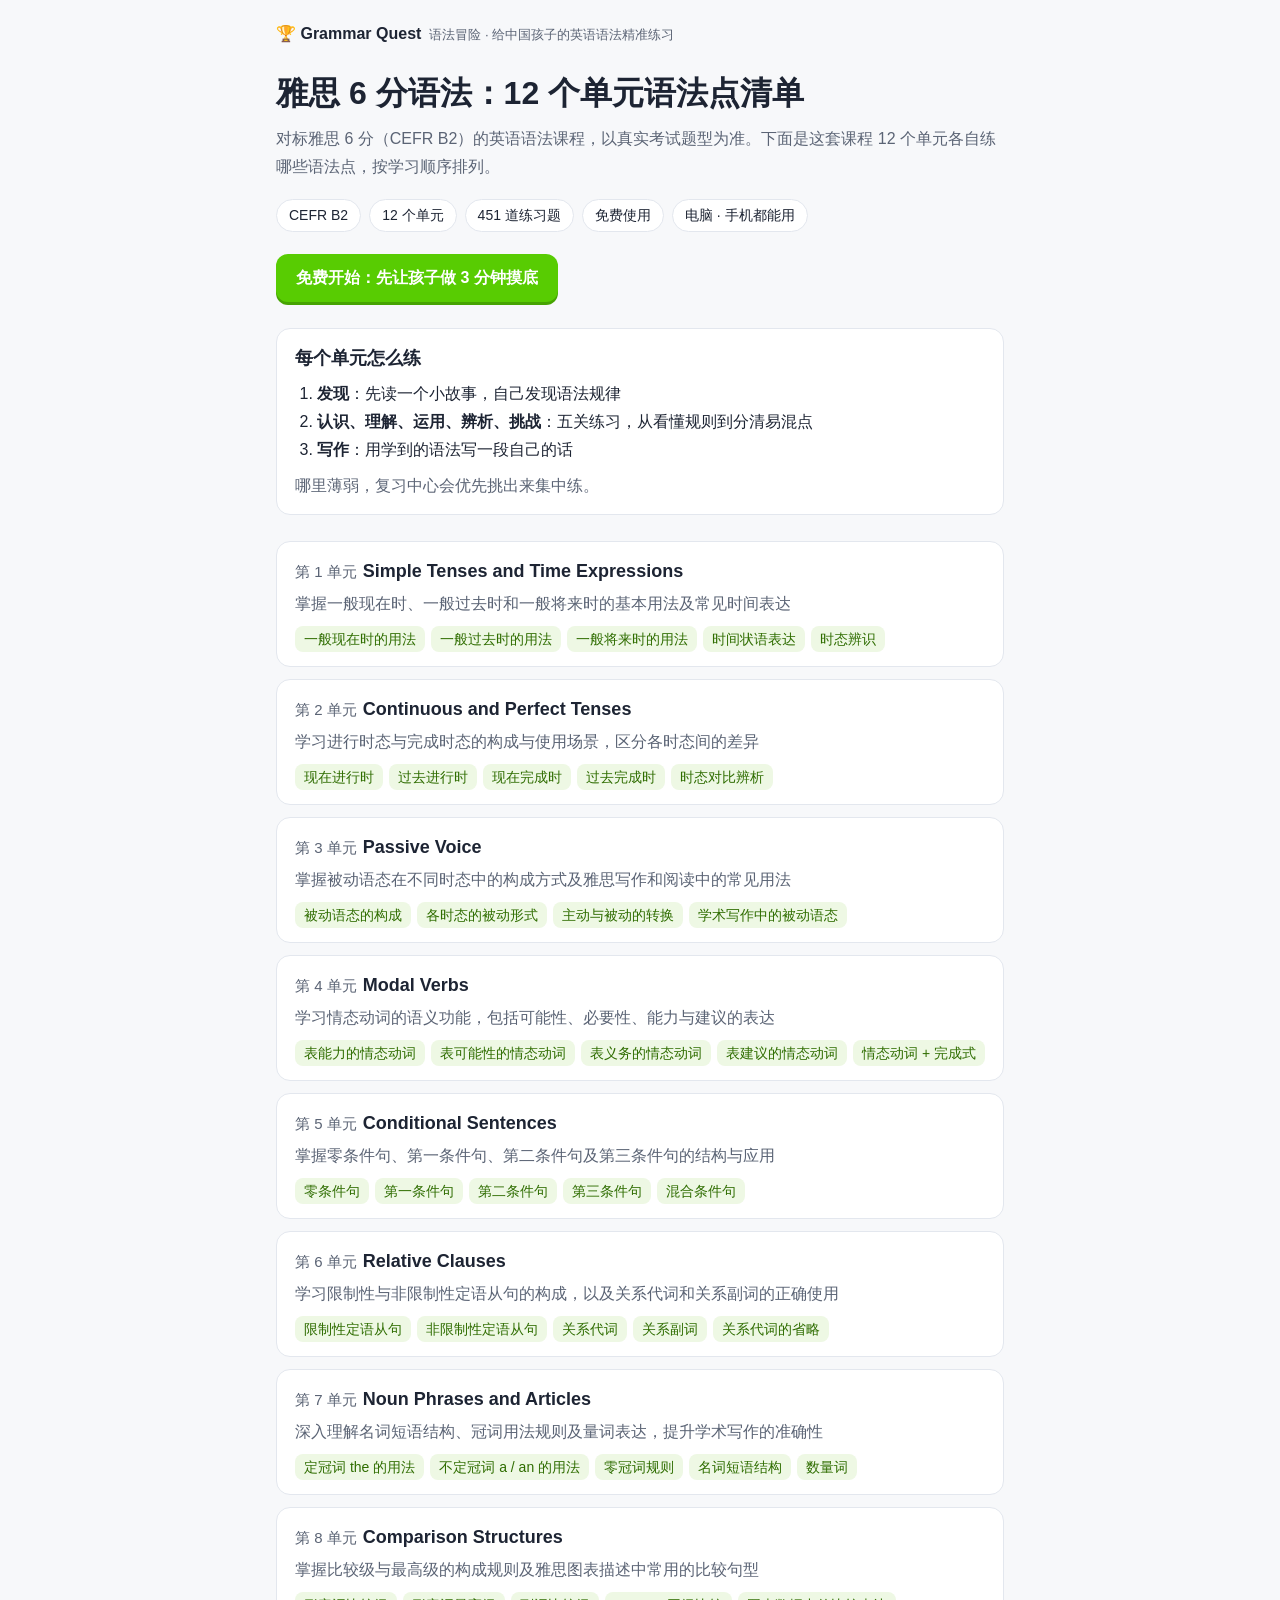
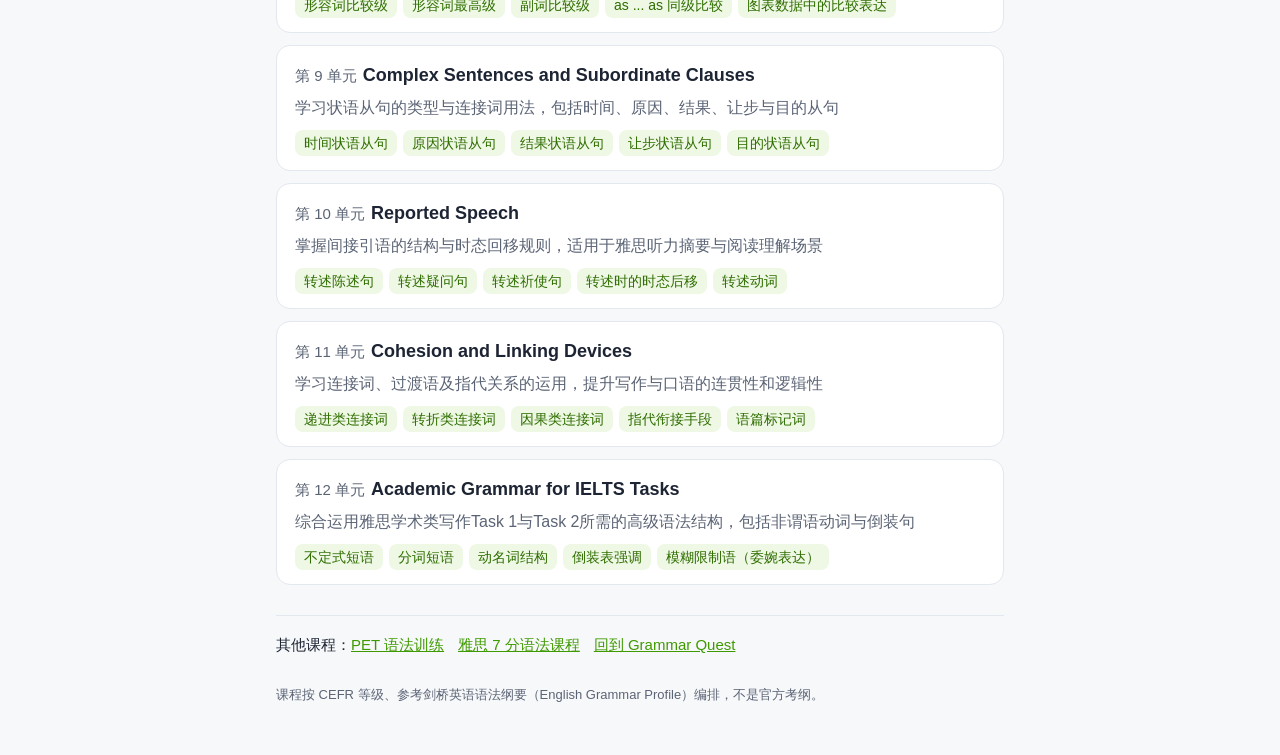
==== courses/ielts6.html @ 4920b964 "feat: 让百度和 Google 能读到网站内容 网站是纯前端单页应用，首页源码里只有一个空的 <div id="app">，内容全靠 JavaScript 画出来。百度爬虫基本不执行脚本，看到的是" ====
<!DOCTYPE html>
<html lang="zh-CN">
<head>
<meta charset="UTF-8">
<meta name="viewport" content="width=device-width, initial-scale=1">
<title>雅思 6 分语法：12 个单元语法点清单｜Grammar Quest</title>
<meta name="description" content="对标雅思 6 分（CEFR B2）的英语语法课程，以真实考试题型为准。共 12 个单元、451 道练习题，每个语法点分七步练：读故事发现规律，再认识、理解、运用、辨析、挑战，最后写作运用。先摸底再定计划，薄弱点专项复习，免费使用。">
<link rel="canonical" href="https://www.grammar-quest.net/courses/ielts6.html">
<meta property="og:type" content="website">
<meta property="og:site_name" content="Grammar Quest">
<meta property="og:title" content="雅思 6 分语法：12 个单元语法点清单｜Grammar Quest">
<meta property="og:description" content="对标雅思 6 分（CEFR B2）的英语语法课程，以真实考试题型为准。共 12 个单元、451 道练习题，每个语法点分七步练：读故事发现规律，再认识、理解、运用、辨析、挑战，最后写作运用。先摸底再定计划，薄弱点专项复习，免费使用。">
<meta property="og:url" content="https://www.grammar-quest.net/courses/ielts6.html">
<meta property="og:locale" content="zh_CN">
<link rel="icon" href="data:image/svg+xml,<svg xmlns='http://www.w3.org/2000/svg' viewBox='0 0 100 100'><text y='.9em' font-size='90'>🏆</text></svg>">
<script type="application/ld+json">{"@context":"https://schema.org","@type":"Course","name":"雅思 6 分语法课程","description":"对标雅思 6 分（CEFR B2）的英语语法课程，以真实考试题型为准。共 12 个单元、451 道练习题，每个语法点分七步练：读故事发现规律，再认识、理解、运用、辨析、挑战，最后写作运用。先摸底再定计划，薄弱点专项复习，免费使用。","url":"https://www.grammar-quest.net/courses/ielts6.html","inLanguage":"zh-CN","educationalLevel":"CEFR B2","isAccessibleForFree":true,"provider":{"@type":"Organization","name":"Grammar Quest","url":"https://www.grammar-quest.net/"},"hasPart":[{"@type":"CreativeWork","name":"第 1 单元 Simple Tenses and Time Expressions","description":"掌握一般现在时、一般过去时和一般将来时的基本用法及常见时间表达"},{"@type":"CreativeWork","name":"第 2 单元 Continuous and Perfect Tenses","description":"学习进行时态与完成时态的构成与使用场景，区分各时态间的差异"},{"@type":"CreativeWork","name":"第 3 单元 Passive Voice","description":"掌握被动语态在不同时态中的构成方式及雅思写作和阅读中的常见用法"},{"@type":"CreativeWork","name":"第 4 单元 Modal Verbs","description":"学习情态动词的语义功能，包括可能性、必要性、能力与建议的表达"},{"@type":"CreativeWork","name":"第 5 单元 Conditional Sentences","description":"掌握零条件句、第一条件句、第二条件句及第三条件句的结构与应用"},{"@type":"CreativeWork","name":"第 6 单元 Relative Clauses","description":"学习限制性与非限制性定语从句的构成，以及关系代词和关系副词的正确使用"},{"@type":"CreativeWork","name":"第 7 单元 Noun Phrases and Articles","description":"深入理解名词短语结构、冠词用法规则及量词表达，提升学术写作的准确性"},{"@type":"CreativeWork","name":"第 8 单元 Comparison Structures","description":"掌握比较级与最高级的构成规则及雅思图表描述中常用的比较句型"},{"@type":"CreativeWork","name":"第 9 单元 Complex Sentences and Subordinate Clauses","description":"学习状语从句的类型与连接词用法，包括时间、原因、结果、让步与目的从句"},{"@type":"CreativeWork","name":"第 10 单元 Reported Speech","description":"掌握间接引语的结构与时态回移规则，适用于雅思听力摘要与阅读理解场景"},{"@type":"CreativeWork","name":"第 11 单元 Cohesion and Linking Devices","description":"学习连接词、过渡语及指代关系的运用，提升写作与口语的连贯性和逻辑性"},{"@type":"CreativeWork","name":"第 12 单元 Academic Grammar for IELTS Tasks","description":"综合运用雅思学术类写作Task 1与Task 2所需的高级语法结构，包括非谓语动词与倒装句"}]}</script>
<style>
:root{--ink:#1d2433;--muted:#5b6475;--line:#e3e7ee;--bg:#f7f8fa;--card:#fff;--brand:#3f9a00;--brand-soft:#eef8e4}
*{box-sizing:border-box}
body{margin:0;background:var(--bg);color:var(--ink);line-height:1.75;
  font-family:-apple-system,BlinkMacSystemFont,"PingFang SC","Hiragino Sans GB","Microsoft YaHei","Noto Sans SC",sans-serif}
a{color:var(--brand)}
.wrap{max-width:760px;margin:0 auto;padding-inline:16px;padding-block:20px 48px}
.top{display:flex;flex-wrap:wrap;align-items:baseline;column-gap:8px;font-weight:700;text-decoration:none;color:var(--ink);margin-bottom:24px;white-space:nowrap}
.top small{font-weight:400;color:var(--muted);white-space:normal}
@media (max-width:520px){.top small{flex-basis:100%}}
h1{font-size:clamp(24px,5vw,32px);line-height:1.35;margin:0 0 10px;text-wrap:balance}
.lead{color:var(--muted);margin:0 0 18px}
.facts{display:flex;flex-wrap:wrap;gap:8px;margin:0 0 22px;padding:0;list-style:none}
.facts li{background:var(--card);border:1px solid var(--line);border-radius:999px;padding:3px 12px;font-size:14px}
.cta{display:inline-block;background:#58cc02;color:#fff;text-decoration:none;font-weight:700;
  padding:10px 20px;border-radius:12px;box-shadow:0 3px 0 #46a302}
.steps{background:var(--card);border:1px solid var(--line);border-radius:14px;padding:14px 18px;margin:26px 0}
.steps h2{font-size:18px;margin:0 0 6px}
.steps ol{margin:0;padding-left:1.4em}
.unit{background:var(--card);border:1px solid var(--line);border-radius:14px;padding:14px 18px;margin:0 0 12px}
.unit h2{font-size:18px;margin:0 0 2px}
.unit h2 span{color:var(--muted);font-weight:400;font-size:15px;margin-right:6px}
.unit p{margin:0 0 8px;color:var(--muted)}
.chips{display:flex;flex-wrap:wrap;gap:6px;margin:0;padding:0;list-style:none}
.chips li{background:var(--brand-soft);color:#2f6d00;border-radius:8px;padding:1px 9px;font-size:14px}
.more{margin-top:30px;padding-top:16px;border-top:1px solid var(--line);font-size:15px}
.more a{margin-right:14px}
footer{margin-top:26px;font-size:13px;color:var(--muted)}
</style>
</head>
<body>
<div class="wrap">
  <a class="top" href="../">🏆 Grammar Quest <small>语法冒险 · 给中国孩子的英语语法精准练习</small></a>
  <main>
    <h1>雅思 6 分语法：12 个单元语法点清单</h1>
    <p class="lead">对标雅思 6 分（CEFR B2）的英语语法课程，以真实考试题型为准。下面是这套课程 12 个单元各自练哪些语法点，按学习顺序排列。</p>
    <ul class="facts">
      <li>CEFR B2</li><li>12 个单元</li><li>451 道练习题</li><li>免费使用</li><li>电脑 · 手机都能用</li>
    </ul>
    <a class="cta" href="../">免费开始：先让孩子做 3 分钟摸底</a>

    <section class="steps">
      <h2>每个单元怎么练</h2>
      <ol>
        <li><b>发现</b>：先读一个小故事，自己发现语法规律</li>
        <li><b>认识、理解、运用、辨析、挑战</b>：五关练习，从看懂规则到分清易混点</li>
        <li><b>写作</b>：用学到的语法写一段自己的话</li>
      </ol>
      <p style="margin:8px 0 0;color:var(--muted)">哪里薄弱，复习中心会优先挑出来集中练。</p>
    </section>

    <section class="unit">
      <h2><span>第 1 单元</span>Simple Tenses and Time Expressions</h2>
      <p>掌握一般现在时、一般过去时和一般将来时的基本用法及常见时间表达</p>
      <ul class="chips"><li>一般现在时的用法</li><li>一般过去时的用法</li><li>一般将来时的用法</li><li>时间状语表达</li><li>时态辨识</li></ul>
    </section>
    <section class="unit">
      <h2><span>第 2 单元</span>Continuous and Perfect Tenses</h2>
      <p>学习进行时态与完成时态的构成与使用场景，区分各时态间的差异</p>
      <ul class="chips"><li>现在进行时</li><li>过去进行时</li><li>现在完成时</li><li>过去完成时</li><li>时态对比辨析</li></ul>
    </section>
    <section class="unit">
      <h2><span>第 3 单元</span>Passive Voice</h2>
      <p>掌握被动语态在不同时态中的构成方式及雅思写作和阅读中的常见用法</p>
      <ul class="chips"><li>被动语态的构成</li><li>各时态的被动形式</li><li>主动与被动的转换</li><li>学术写作中的被动语态</li></ul>
    </section>
    <section class="unit">
      <h2><span>第 4 单元</span>Modal Verbs</h2>
      <p>学习情态动词的语义功能，包括可能性、必要性、能力与建议的表达</p>
      <ul class="chips"><li>表能力的情态动词</li><li>表可能性的情态动词</li><li>表义务的情态动词</li><li>表建议的情态动词</li><li>情态动词 + 完成式</li></ul>
    </section>
    <section class="unit">
      <h2><span>第 5 单元</span>Conditional Sentences</h2>
      <p>掌握零条件句、第一条件句、第二条件句及第三条件句的结构与应用</p>
      <ul class="chips"><li>零条件句</li><li>第一条件句</li><li>第二条件句</li><li>第三条件句</li><li>混合条件句</li></ul>
    </section>
    <section class="unit">
      <h2><span>第 6 单元</span>Relative Clauses</h2>
      <p>学习限制性与非限制性定语从句的构成，以及关系代词和关系副词的正确使用</p>
      <ul class="chips"><li>限制性定语从句</li><li>非限制性定语从句</li><li>关系代词</li><li>关系副词</li><li>关系代词的省略</li></ul>
    </section>
    <section class="unit">
      <h2><span>第 7 单元</span>Noun Phrases and Articles</h2>
      <p>深入理解名词短语结构、冠词用法规则及量词表达，提升学术写作的准确性</p>
      <ul class="chips"><li>定冠词 the 的用法</li><li>不定冠词 a / an 的用法</li><li>零冠词规则</li><li>名词短语结构</li><li>数量词</li></ul>
    </section>
    <section class="unit">
      <h2><span>第 8 单元</span>Comparison Structures</h2>
      <p>掌握比较级与最高级的构成规则及雅思图表描述中常用的比较句型</p>
      <ul class="chips"><li>形容词比较级</li><li>形容词最高级</li><li>副词比较级</li><li>as ... as 同级比较</li><li>图表数据中的比较表达</li></ul>
    </section>
    <section class="unit">
      <h2><span>第 9 单元</span>Complex Sentences and Subordinate Clauses</h2>
      <p>学习状语从句的类型与连接词用法，包括时间、原因、结果、让步与目的从句</p>
      <ul class="chips"><li>时间状语从句</li><li>原因状语从句</li><li>结果状语从句</li><li>让步状语从句</li><li>目的状语从句</li></ul>
    </section>
    <section class="unit">
      <h2><span>第 10 单元</span>Reported Speech</h2>
      <p>掌握间接引语的结构与时态回移规则，适用于雅思听力摘要与阅读理解场景</p>
      <ul class="chips"><li>转述陈述句</li><li>转述疑问句</li><li>转述祈使句</li><li>转述时的时态后移</li><li>转述动词</li></ul>
    </section>
    <section class="unit">
      <h2><span>第 11 单元</span>Cohesion and Linking Devices</h2>
      <p>学习连接词、过渡语及指代关系的运用，提升写作与口语的连贯性和逻辑性</p>
      <ul class="chips"><li>递进类连接词</li><li>转折类连接词</li><li>因果类连接词</li><li>指代衔接手段</li><li>语篇标记词</li></ul>
    </section>
    <section class="unit">
      <h2><span>第 12 单元</span>Academic Grammar for IELTS Tasks</h2>
      <p>综合运用雅思学术类写作Task 1与Task 2所需的高级语法结构，包括非谓语动词与倒装句</p>
      <ul class="chips"><li>不定式短语</li><li>分词短语</li><li>动名词结构</li><li>倒装表强调</li><li>模糊限制语（委婉表达）</li></ul>
    </section>

    <p class="more">其他课程：<a href="pet.html">PET 语法训练</a><a href="ielts7.html">雅思 7 分语法课程</a><a href="../">回到 Grammar Quest</a></p>
  </main>
  <footer>课程按 CEFR 等级、参考剑桥英语语法纲要（English Grammar Profile）编排，不是官方考纲。</footer>
</div>
</body>
</html>
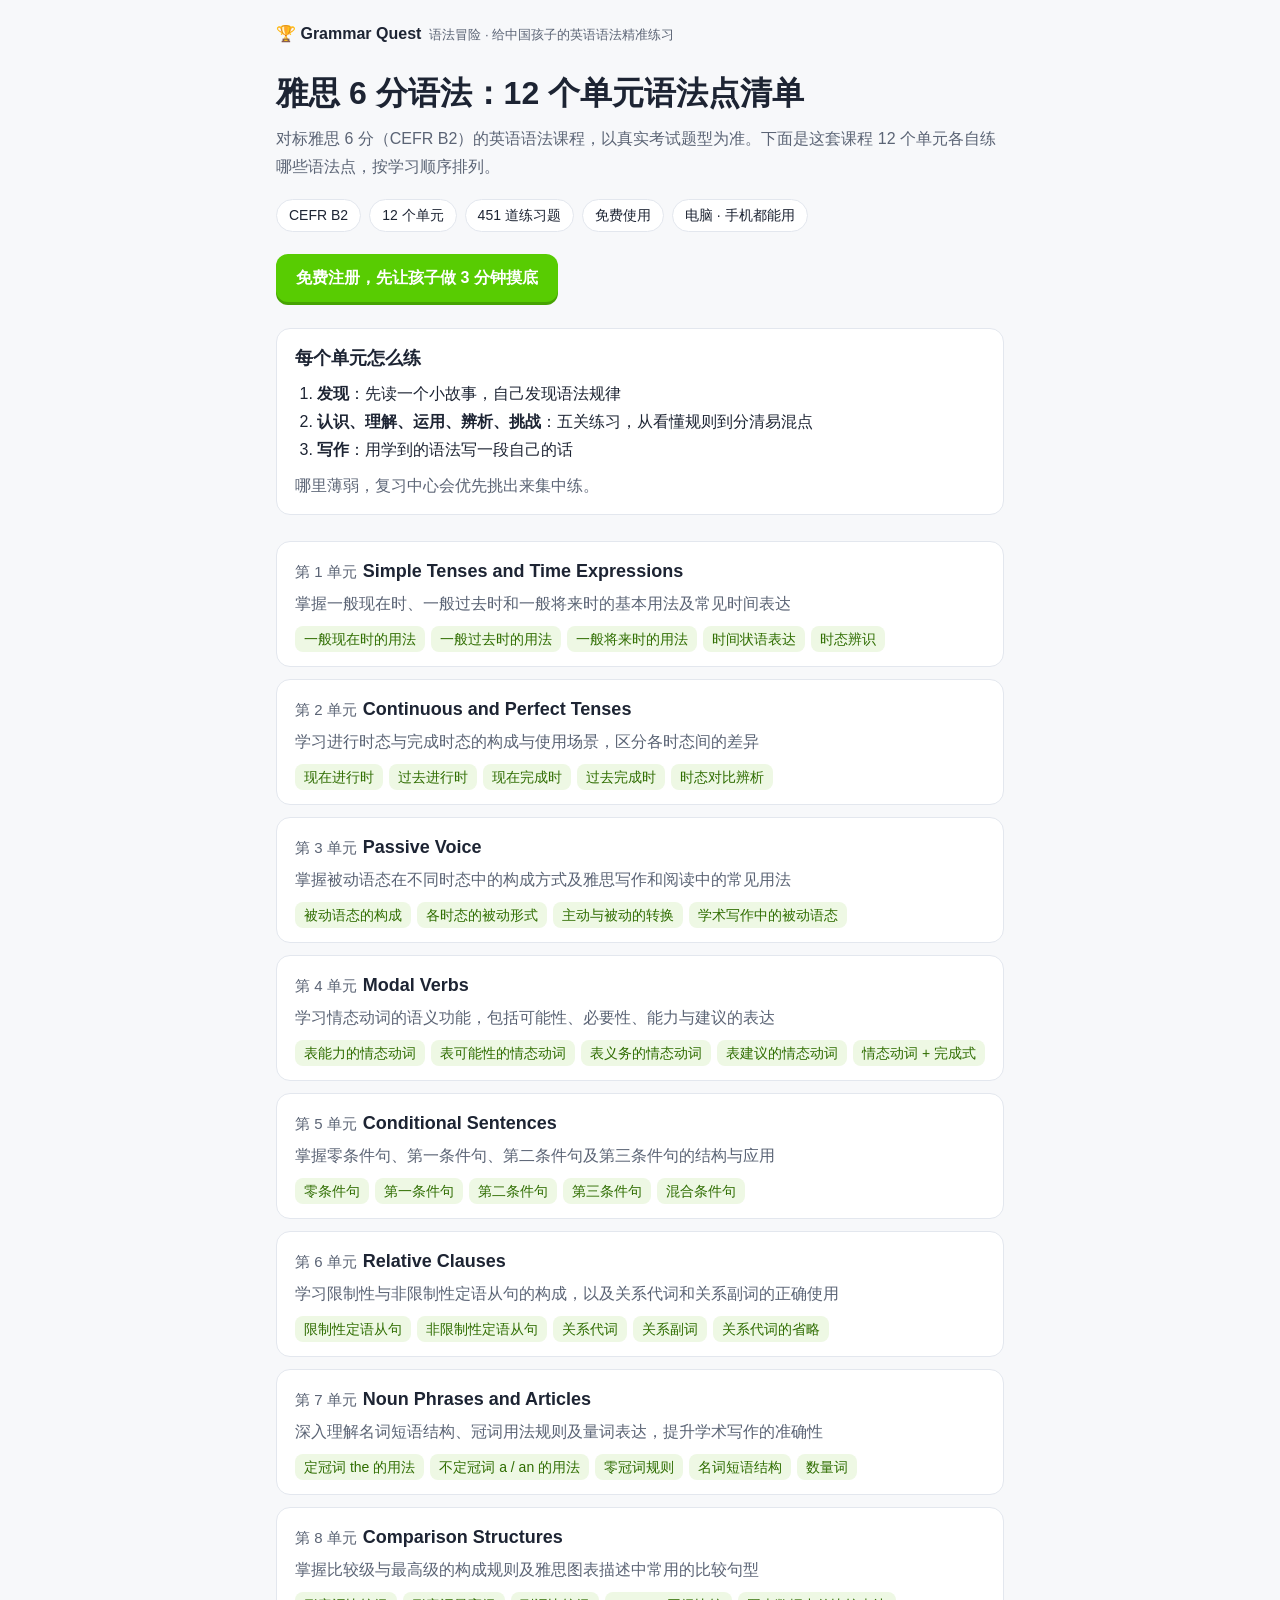
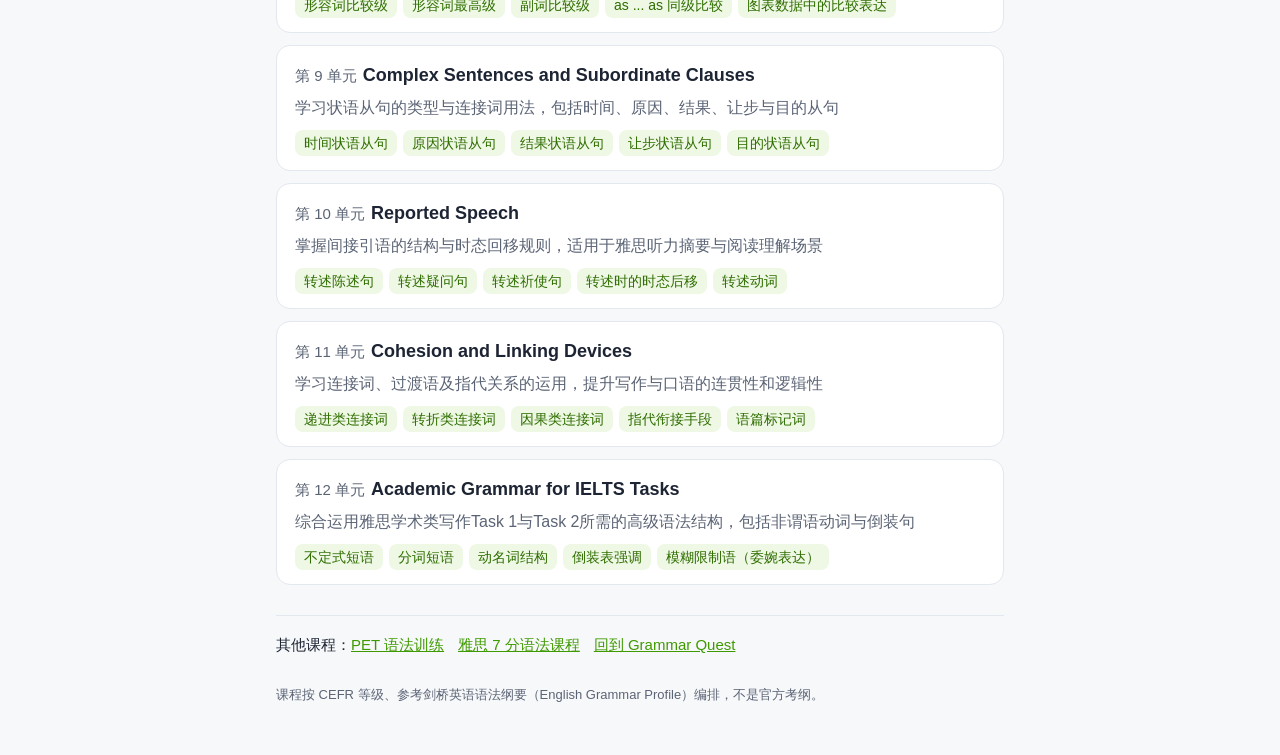
==== commit 477b86bd: "fix: 注册门槛的数据安全问题（审查确认的 19 项） 数据不丢： - 确认邮件在另一台设备打开：不再上传那台的空白存档（之前会让注册那台的旧进度在登录时被覆盖） - 启动时续期被拒：马上重跑路由换" ====
--- a/courses/ielts6.html
+++ b/courses/ielts6.html
@@ -53,7 +53,7 @@
     <ul class="facts">
       <li>CEFR B2</li><li>12 个单元</li><li>451 道练习题</li><li>免费使用</li><li>电脑 · 手机都能用</li>
     </ul>
-    <a class="cta" href="../">免费开始：先让孩子做 3 分钟摸底</a>
+    <a class="cta" href="../#placement">免费注册，先让孩子做 3 分钟摸底</a>
 
     <section class="steps">
       <h2>每个单元怎么练</h2>
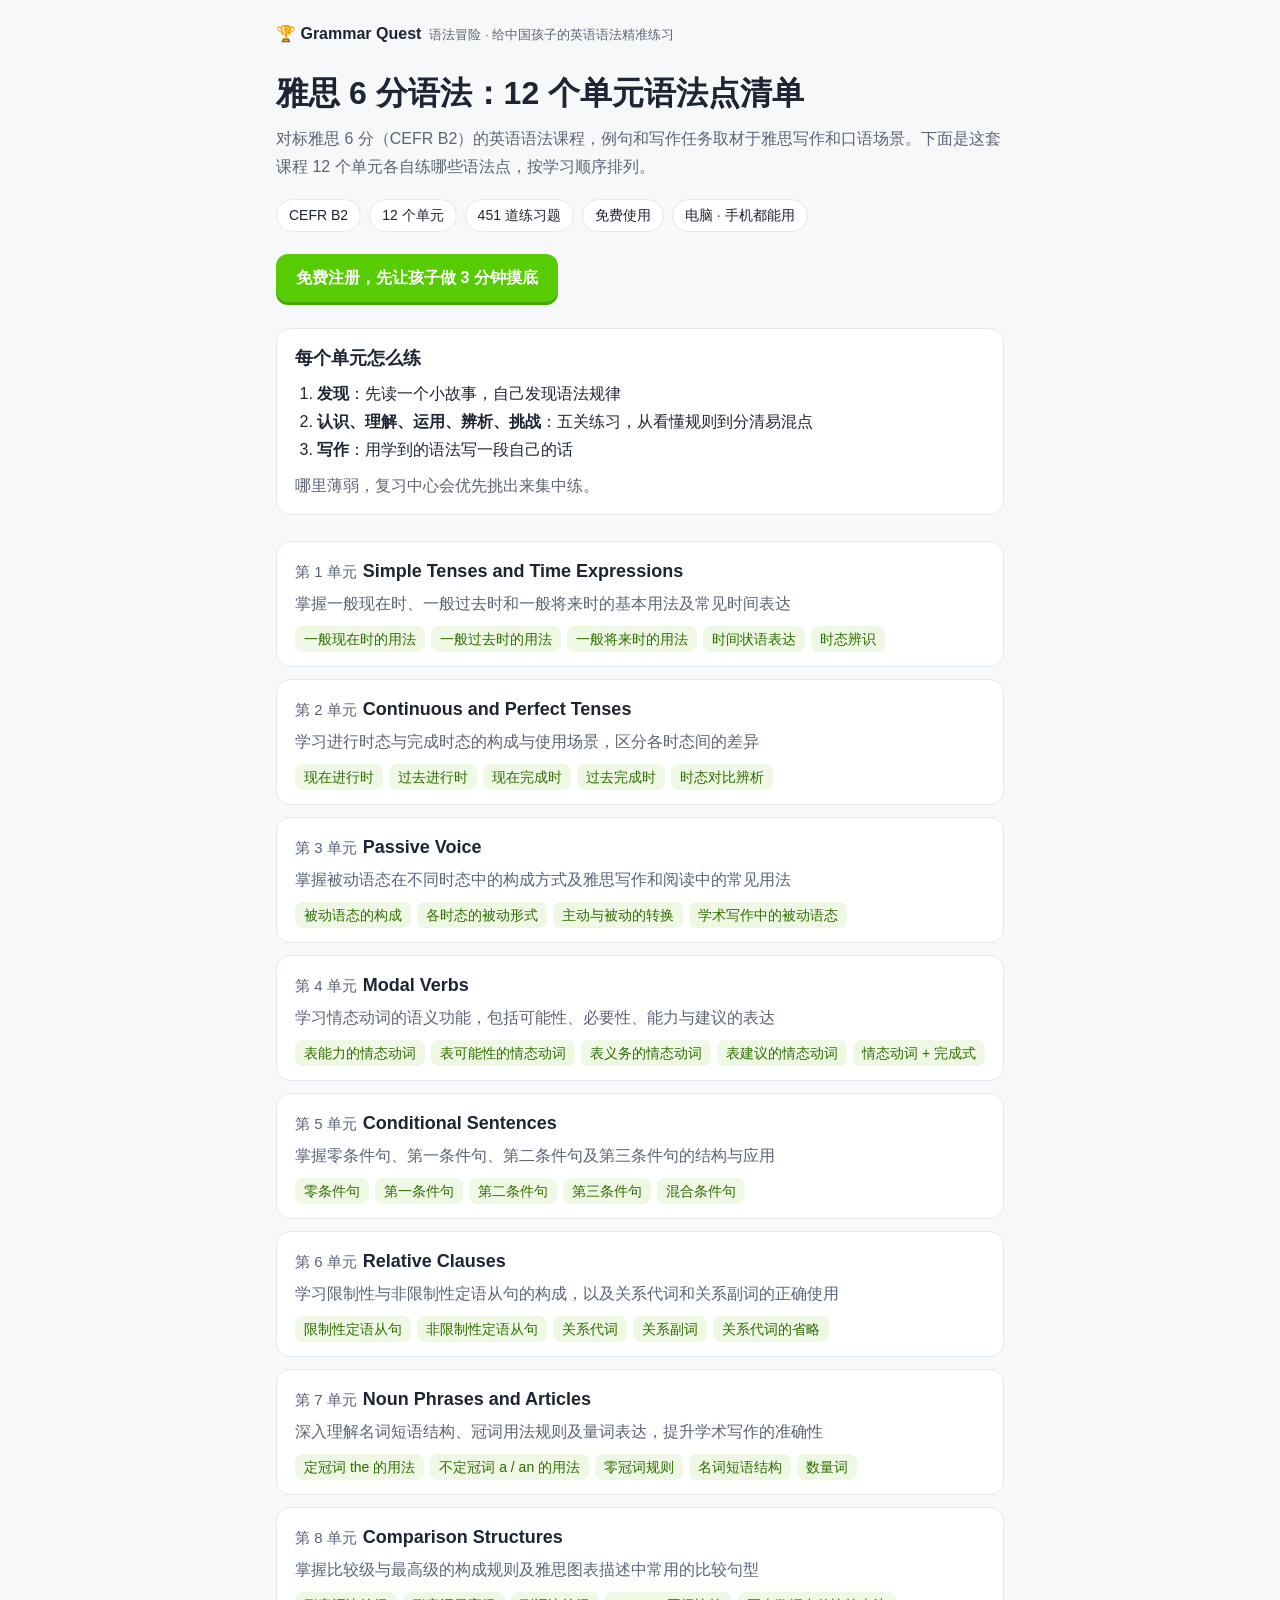
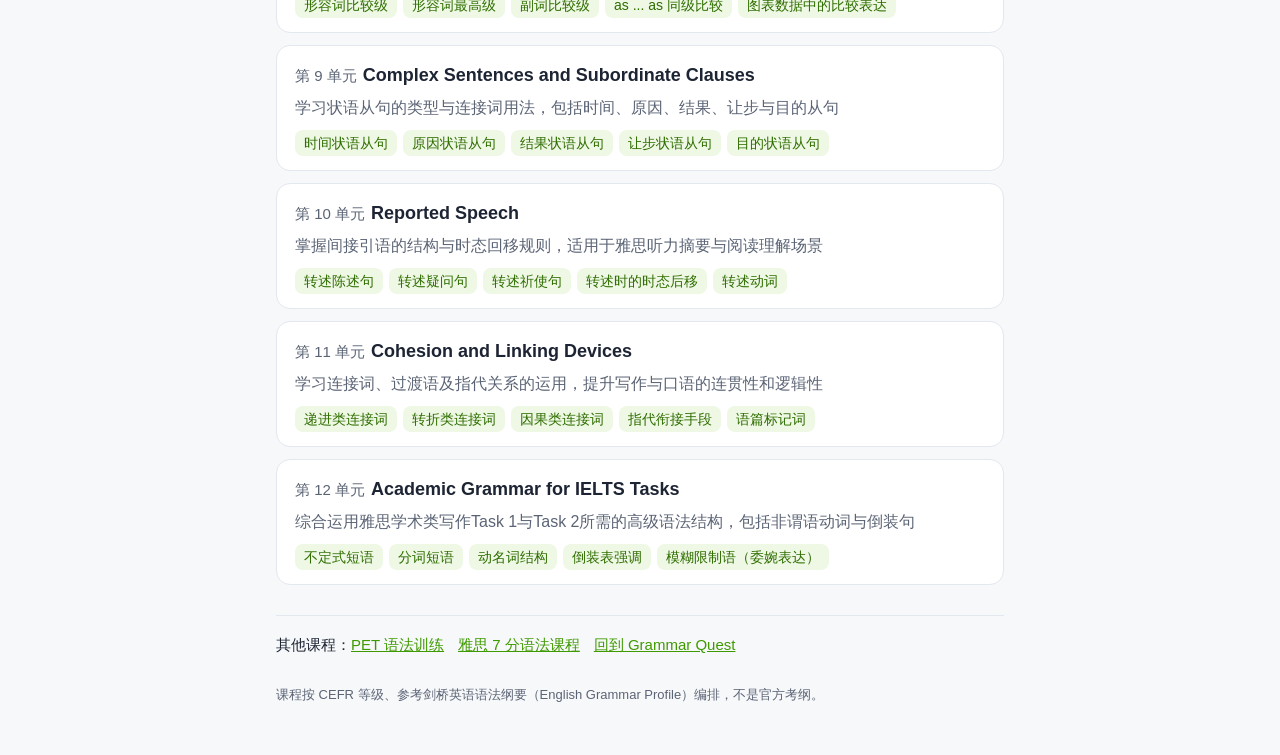
==== commit 43f684b6: "fix(雅思 6 分): 写作任务不再停在半句；第 1 单元换成成人语境；课程介绍和名称改准确 - 写作任务（第 4、9、12 单元）：有 5 行的固定结尾停在半句（, I decided to / " ====
--- a/courses/ielts6.html
+++ b/courses/ielts6.html
@@ -4,16 +4,16 @@
 <meta charset="UTF-8">
 <meta name="viewport" content="width=device-width, initial-scale=1">
 <title>雅思 6 分语法：12 个单元语法点清单｜Grammar Quest</title>
-<meta name="description" content="对标雅思 6 分（CEFR B2）的英语语法课程，以真实考试题型为准。共 12 个单元、451 道练习题，每个语法点分七步练：读故事发现规律，再认识、理解、运用、辨析、挑战，最后写作运用。先摸底再定计划，薄弱点专项复习，免费使用。">
+<meta name="description" content="对标雅思 6 分（CEFR B2）的英语语法课程，例句和写作任务取材于雅思写作和口语场景。共 12 个单元、451 道练习题，每个语法点分七步练：读故事发现规律，再认识、理解、运用、辨析、挑战，最后写作运用。先摸底再定计划，薄弱点专项复习，免费使用。">
 <link rel="canonical" href="https://www.grammar-quest.net/courses/ielts6.html">
 <meta property="og:type" content="website">
 <meta property="og:site_name" content="Grammar Quest">
 <meta property="og:title" content="雅思 6 分语法：12 个单元语法点清单｜Grammar Quest">
-<meta property="og:description" content="对标雅思 6 分（CEFR B2）的英语语法课程，以真实考试题型为准。共 12 个单元、451 道练习题，每个语法点分七步练：读故事发现规律，再认识、理解、运用、辨析、挑战，最后写作运用。先摸底再定计划，薄弱点专项复习，免费使用。">
+<meta property="og:description" content="对标雅思 6 分（CEFR B2）的英语语法课程，例句和写作任务取材于雅思写作和口语场景。共 12 个单元、451 道练习题，每个语法点分七步练：读故事发现规律，再认识、理解、运用、辨析、挑战，最后写作运用。先摸底再定计划，薄弱点专项复习，免费使用。">
 <meta property="og:url" content="https://www.grammar-quest.net/courses/ielts6.html">
 <meta property="og:locale" content="zh_CN">
 <link rel="icon" href="data:image/svg+xml,<svg xmlns='http://www.w3.org/2000/svg' viewBox='0 0 100 100'><text y='.9em' font-size='90'>🏆</text></svg>">
-<script type="application/ld+json">{"@context":"https://schema.org","@type":"Course","name":"雅思 6 分语法课程","description":"对标雅思 6 分（CEFR B2）的英语语法课程，以真实考试题型为准。共 12 个单元、451 道练习题，每个语法点分七步练：读故事发现规律，再认识、理解、运用、辨析、挑战，最后写作运用。先摸底再定计划，薄弱点专项复习，免费使用。","url":"https://www.grammar-quest.net/courses/ielts6.html","inLanguage":"zh-CN","educationalLevel":"CEFR B2","isAccessibleForFree":true,"provider":{"@type":"Organization","name":"Grammar Quest","url":"https://www.grammar-quest.net/"},"hasPart":[{"@type":"CreativeWork","name":"第 1 单元 Simple Tenses and Time Expressions","description":"掌握一般现在时、一般过去时和一般将来时的基本用法及常见时间表达"},{"@type":"CreativeWork","name":"第 2 单元 Continuous and Perfect Tenses","description":"学习进行时态与完成时态的构成与使用场景，区分各时态间的差异"},{"@type":"CreativeWork","name":"第 3 单元 Passive Voice","description":"掌握被动语态在不同时态中的构成方式及雅思写作和阅读中的常见用法"},{"@type":"CreativeWork","name":"第 4 单元 Modal Verbs","description":"学习情态动词的语义功能，包括可能性、必要性、能力与建议的表达"},{"@type":"CreativeWork","name":"第 5 单元 Conditional Sentences","description":"掌握零条件句、第一条件句、第二条件句及第三条件句的结构与应用"},{"@type":"CreativeWork","name":"第 6 单元 Relative Clauses","description":"学习限制性与非限制性定语从句的构成，以及关系代词和关系副词的正确使用"},{"@type":"CreativeWork","name":"第 7 单元 Noun Phrases and Articles","description":"深入理解名词短语结构、冠词用法规则及量词表达，提升学术写作的准确性"},{"@type":"CreativeWork","name":"第 8 单元 Comparison Structures","description":"掌握比较级与最高级的构成规则及雅思图表描述中常用的比较句型"},{"@type":"CreativeWork","name":"第 9 单元 Complex Sentences and Subordinate Clauses","description":"学习状语从句的类型与连接词用法，包括时间、原因、结果、让步与目的从句"},{"@type":"CreativeWork","name":"第 10 单元 Reported Speech","description":"掌握间接引语的结构与时态回移规则，适用于雅思听力摘要与阅读理解场景"},{"@type":"CreativeWork","name":"第 11 单元 Cohesion and Linking Devices","description":"学习连接词、过渡语及指代关系的运用，提升写作与口语的连贯性和逻辑性"},{"@type":"CreativeWork","name":"第 12 单元 Academic Grammar for IELTS Tasks","description":"综合运用雅思学术类写作Task 1与Task 2所需的高级语法结构，包括非谓语动词与倒装句"}]}</script>
+<script type="application/ld+json">{"@context":"https://schema.org","@type":"Course","name":"雅思 6 分语法课程","description":"对标雅思 6 分（CEFR B2）的英语语法课程，例句和写作任务取材于雅思写作和口语场景。共 12 个单元、451 道练习题，每个语法点分七步练：读故事发现规律，再认识、理解、运用、辨析、挑战，最后写作运用。先摸底再定计划，薄弱点专项复习，免费使用。","url":"https://www.grammar-quest.net/courses/ielts6.html","inLanguage":"zh-CN","educationalLevel":"CEFR B2","isAccessibleForFree":true,"provider":{"@type":"Organization","name":"Grammar Quest","url":"https://www.grammar-quest.net/"},"hasPart":[{"@type":"CreativeWork","name":"第 1 单元 Simple Tenses and Time Expressions","description":"掌握一般现在时、一般过去时和一般将来时的基本用法及常见时间表达"},{"@type":"CreativeWork","name":"第 2 单元 Continuous and Perfect Tenses","description":"学习进行时态与完成时态的构成与使用场景，区分各时态间的差异"},{"@type":"CreativeWork","name":"第 3 单元 Passive Voice","description":"掌握被动语态在不同时态中的构成方式及雅思写作和阅读中的常见用法"},{"@type":"CreativeWork","name":"第 4 单元 Modal Verbs","description":"学习情态动词的语义功能，包括可能性、必要性、能力与建议的表达"},{"@type":"CreativeWork","name":"第 5 单元 Conditional Sentences","description":"掌握零条件句、第一条件句、第二条件句及第三条件句的结构与应用"},{"@type":"CreativeWork","name":"第 6 单元 Relative Clauses","description":"学习限制性与非限制性定语从句的构成，以及关系代词和关系副词的正确使用"},{"@type":"CreativeWork","name":"第 7 单元 Noun Phrases and Articles","description":"深入理解名词短语结构、冠词用法规则及量词表达，提升学术写作的准确性"},{"@type":"CreativeWork","name":"第 8 单元 Comparison Structures","description":"掌握比较级与最高级的构成规则及雅思图表描述中常用的比较句型"},{"@type":"CreativeWork","name":"第 9 单元 Complex Sentences and Subordinate Clauses","description":"学习状语从句的类型与连接词用法，包括时间、原因、结果、让步与目的从句"},{"@type":"CreativeWork","name":"第 10 单元 Reported Speech","description":"掌握间接引语的结构与时态回移规则，适用于雅思听力摘要与阅读理解场景"},{"@type":"CreativeWork","name":"第 11 单元 Cohesion and Linking Devices","description":"学习连接词、过渡语及指代关系的运用，提升写作与口语的连贯性和逻辑性"},{"@type":"CreativeWork","name":"第 12 单元 Academic Grammar for IELTS Tasks","description":"综合运用雅思学术类写作Task 1与Task 2所需的高级语法结构，包括非谓语动词与倒装句"}]}</script>
 <style>
 :root{--ink:#1d2433;--muted:#5b6475;--line:#e3e7ee;--bg:#f7f8fa;--card:#fff;--brand:#3f9a00;--brand-soft:#eef8e4}
 *{box-sizing:border-box}
@@ -49,7 +49,7 @@
   <a class="top" href="../">🏆 Grammar Quest <small>语法冒险 · 给中国孩子的英语语法精准练习</small></a>
   <main>
     <h1>雅思 6 分语法：12 个单元语法点清单</h1>
-    <p class="lead">对标雅思 6 分（CEFR B2）的英语语法课程，以真实考试题型为准。下面是这套课程 12 个单元各自练哪些语法点，按学习顺序排列。</p>
+    <p class="lead">对标雅思 6 分（CEFR B2）的英语语法课程，例句和写作任务取材于雅思写作和口语场景。下面是这套课程 12 个单元各自练哪些语法点，按学习顺序排列。</p>
     <ul class="facts">
       <li>CEFR B2</li><li>12 个单元</li><li>451 道练习题</li><li>免费使用</li><li>电脑 · 手机都能用</li>
     </ul>
